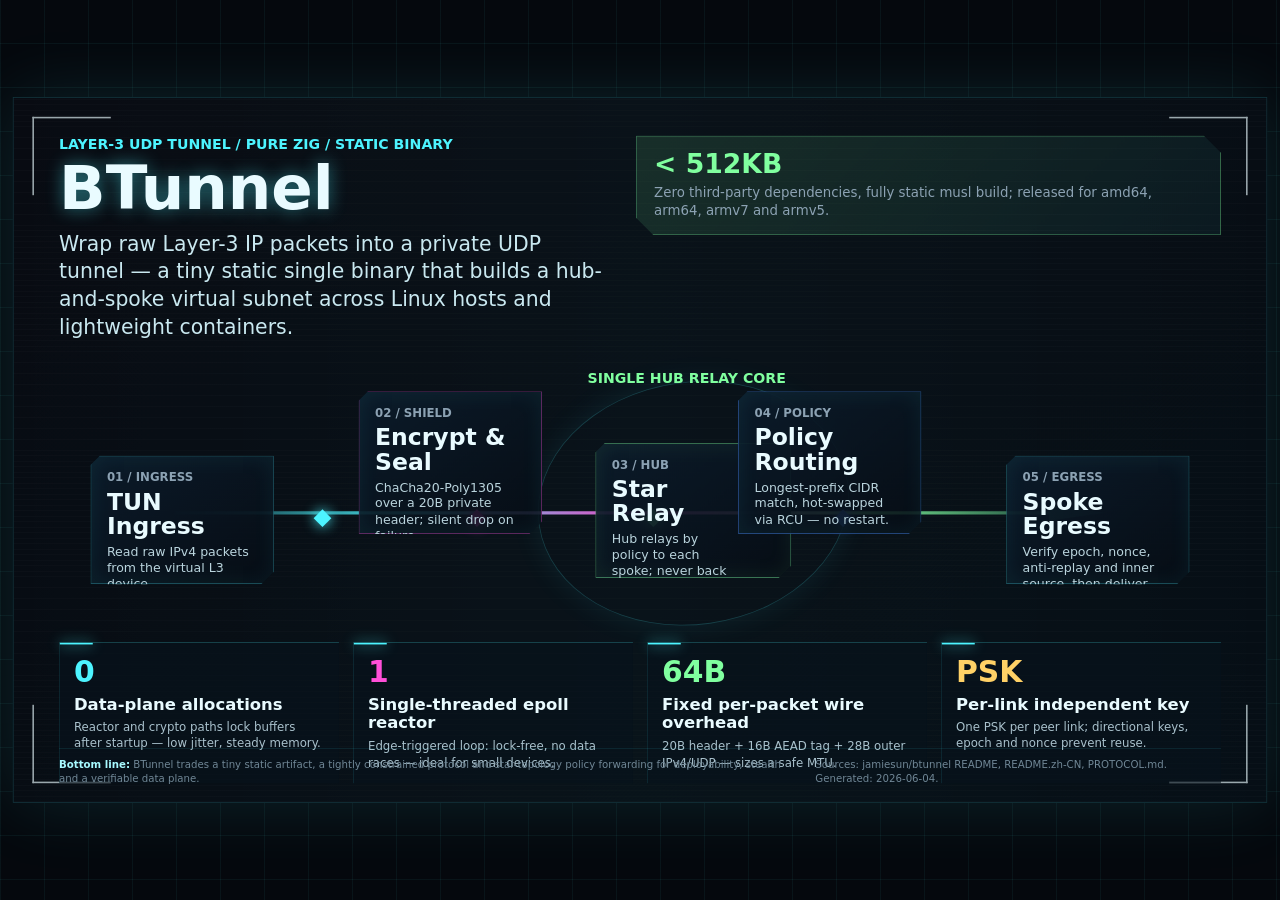
==== docs/index.html @ a5eeac61 "docs: add fit-to-screen English project infographic landing page Add docs/index.html, a self-contain" ====
<!doctype html>
<html lang="en">
<head>
  <meta charset="utf-8">
  <meta name="viewport" content="width=device-width, initial-scale=1">
  <title>BTunnel — Project Infographic</title>
  <style>
    :root {
      --bg: #05080d;
      --panel: rgba(9, 19, 30, 0.78);
      --line: rgba(96, 244, 255, 0.42);
      --cyan: #4df4ff;
      --blue: #4b8dff;
      --green: #80ff9f;
      --pink: #ff4fd8;
      --text: #e9fbff;
      --muted: #8ca2b3;
      --amber: #ffd166;
    }

    * { box-sizing: border-box; }

    body {
      margin: 0;
      min-height: 100vh;
      height: 100vh;
      overflow: hidden;
      display: flex;
      align-items: center;
      justify-content: center;
      background:
        linear-gradient(90deg, rgba(77, 244, 255, 0.05) 1px, transparent 1px),
        linear-gradient(0deg, rgba(77, 244, 255, 0.05) 1px, transparent 1px),
        radial-gradient(circle at 50% 48%, rgba(75, 141, 255, 0.18), transparent 42%),
        var(--bg);
      background-size: 44px 44px, 44px 44px, auto, auto;
      color: var(--text);
      font-family: Inter, ui-sans-serif, system-ui, -apple-system, BlinkMacSystemFont, "Segoe UI", "Microsoft YaHei", sans-serif;
    }

    .poster {
      width: 1600px;
      height: 900px;
      flex: 0 0 auto;
      transform: scale(var(--scale, 1));
      transform-origin: center center;
      position: relative;
      overflow: hidden;
      padding: 48px 58px 42px;
      background:
        linear-gradient(145deg, rgba(8, 11, 18, 0.98), rgba(6, 15, 22, 0.96)),
        var(--bg);
      border: 1px solid rgba(77, 244, 255, 0.18);
      box-shadow: 0 0 90px rgba(77, 244, 255, 0.12);
    }

    .poster::before {
      content: "";
      position: absolute;
      inset: 0;
      background:
        linear-gradient(90deg, transparent, rgba(77,244,255,.06), transparent),
        repeating-linear-gradient(0deg, rgba(255,255,255,.035) 0, rgba(255,255,255,.035) 1px, transparent 1px, transparent 7px);
      opacity: .38;
      pointer-events: none;
      mix-blend-mode: screen;
    }

    .hud-corner {
      position: absolute;
      width: 100px;
      height: 100px;
      border-color: var(--cyan);
      opacity: .65;
    }

    .tl { top: 24px; left: 24px; border-top: 2px solid; border-left: 2px solid; }
    .tr { top: 24px; right: 24px; border-top: 2px solid; border-right: 2px solid; }
    .bl { bottom: 24px; left: 24px; border-bottom: 2px solid; border-left: 2px solid; }
    .br { bottom: 24px; right: 24px; border-bottom: 2px solid; border-right: 2px solid; }

    header {
      position: relative;
      z-index: 1;
      display: flex;
      justify-content: space-between;
      align-items: flex-start;
      gap: 36px;
    }

    .kicker {
      color: var(--cyan);
      font-size: 18px;
      font-weight: 700;
      letter-spacing: 0;
      text-transform: uppercase;
      margin-bottom: 10px;
    }

    h1 {
      margin: 0;
      font-size: 78px;
      line-height: .92;
      letter-spacing: 0;
      font-weight: 850;
      text-shadow: 0 0 22px rgba(77, 244, 255, 0.45);
    }

    .subtitle {
      margin: 18px 0 0;
      width: 700px;
      color: #c9e8f0;
      font-size: 26px;
      line-height: 1.36;
      font-weight: 500;
    }

    .badge {
      min-width: 250px;
      padding: 18px 22px;
      border: 1px solid rgba(128, 255, 159, .44);
      background: linear-gradient(135deg, rgba(128,255,159,.12), rgba(77,244,255,.05));
      clip-path: polygon(0 0, calc(100% - 22px) 0, 100% 22px, 100% 100%, 22px 100%, 0 calc(100% - 22px));
    }

    .badge strong {
      display: block;
      color: var(--green);
      font-size: 34px;
      line-height: 1;
      margin-bottom: 8px;
    }

    .badge span {
      color: var(--muted);
      font-size: 17px;
      line-height: 1.38;
    }

    .stage {
      position: relative;
      z-index: 1;
      height: 358px;
      margin-top: 18px;
    }

    .beam {
      position: absolute;
      left: 148px;
      right: 148px;
      top: 191px;
      height: 20px;
      background: linear-gradient(90deg, rgba(77,244,255,.05), rgba(77,244,255,.9), rgba(255,79,216,.9), rgba(128,255,159,.88), rgba(77,244,255,.08));
      box-shadow: 0 0 34px rgba(77,244,255,.58), 0 0 80px rgba(255,79,216,.2);
      clip-path: polygon(0 40%, 94% 40%, 94% 0, 100% 50%, 94% 100%, 94% 60%, 0 60%);
    }

    .node {
      position: absolute;
      width: 234px;
      height: 164px;
      padding: 18px 20px 16px;
      background: linear-gradient(145deg, rgba(11, 27, 42, .94), rgba(6, 12, 20, .88));
      border: 1px solid rgba(77, 244, 255, .35);
      box-shadow: inset 0 0 28px rgba(77,244,255,.07), 0 0 28px rgba(77,244,255,.12);
      clip-path: polygon(12px 0, 100% 0, 100% calc(100% - 16px), calc(100% - 16px) 100%, 0 100%, 0 12px);
    }

    .node .label {
      color: var(--muted);
      font-size: 15px;
      font-weight: 700;
      text-transform: uppercase;
    }

    .node h2 {
      margin: 6px 0 7px;
      font-size: 30px;
      line-height: 1.04;
      letter-spacing: 0;
    }

    .node p {
      margin: 0;
      color: #bad4dd;
      font-size: 16px;
      line-height: 1.3;
    }

    .n1 { left: 40px; top: 128px; }
    .n2 { left: 382px; top: 46px; height: 182px; border-color: rgba(255, 79, 216, .42); }
    .n3 {
      left: 684px;
      top: 112px;
      width: 250px;
      height: 172px;
      padding-right: 76px;
      border-color: rgba(128, 255, 159, .52);
      box-shadow: inset 0 0 28px rgba(128,255,159,.08), 0 0 34px rgba(128,255,159,.16);
    }
    .n4 { right: 382px; top: 46px; height: 182px; border-color: rgba(75, 141, 255, .5); }
    .n5 { right: 40px; top: 128px; }

    .orbit {
      position: absolute;
      left: 610px;
      top: 34px;
      width: 398px;
      height: 310px;
      border: 1px solid rgba(77,244,255,.2);
      border-radius: 50%;
      transform: rotate(-8deg);
      box-shadow: 0 0 40px rgba(77,244,255,.08);
    }

    .hub-title {
      position: absolute;
      left: 674px;
      top: 18px;
      color: var(--green);
      font-size: 18px;
      font-weight: 800;
      text-transform: uppercase;
    }

    .packets {
      position: absolute;
      left: 292px;
      right: 292px;
      top: 200px;
      height: 42px;
    }

    .packet {
      position: absolute;
      top: 0;
      width: 16px;
      height: 16px;
      background: var(--cyan);
      box-shadow: 0 0 16px var(--cyan);
      transform: rotate(45deg);
    }

    .p1 { left: 4%; }
    .p2 { left: 26%; background: var(--pink); box-shadow: 0 0 16px var(--pink); }
    .p3 { left: 51%; background: var(--green); box-shadow: 0 0 16px var(--green); }
    .p4 { left: 78%; background: var(--blue); box-shadow: 0 0 16px var(--blue); }

    .support {
      position: relative;
      z-index: 1;
      display: grid;
      grid-template-columns: repeat(4, 1fr);
      gap: 18px;
      margin-top: 8px;
    }

    .support-item {
      min-height: 132px;
      padding: 18px 18px 16px;
      background: rgba(8, 18, 28, .62);
      border-top: 1px solid rgba(77,244,255,.28);
      border-left: 1px solid rgba(77,244,255,.12);
      position: relative;
    }

    .support-item::after {
      content: "";
      position: absolute;
      left: 0;
      top: 0;
      width: 42px;
      height: 2px;
      background: var(--cyan);
      box-shadow: 0 0 16px var(--cyan);
    }

    .metric {
      font-size: 38px;
      line-height: 1;
      font-weight: 850;
      color: var(--cyan);
      margin-bottom: 10px;
    }

    .support-item:nth-child(2) .metric { color: var(--pink); }
    .support-item:nth-child(3) .metric { color: var(--green); }
    .support-item:nth-child(4) .metric { color: var(--amber); }

    .support-item h3 {
      margin: 0 0 8px;
      font-size: 21px;
      line-height: 1.15;
    }

    .support-item p {
      margin: 0;
      color: #a9c1cc;
      font-size: 15px;
      line-height: 1.34;
    }

    .footer {
      position: absolute;
      left: 58px;
      right: 58px;
      bottom: 20px;
      z-index: 1;
      display: flex;
      justify-content: space-between;
      gap: 28px;
      color: #708796;
      font-size: 13px;
      line-height: 1.4;
      border-top: 1px solid rgba(77,244,255,.12);
      padding-top: 12px;
    }

    .footer b { color: #a7f9ff; font-weight: 700; }

    @media (max-width: 900px) {
      body { align-items: center; justify-content: center; }
    }
  </style>
</head>
<body>
  <main class="poster" role="img" aria-label="BTunnel project infographic: the core logic of a pure-Zig, zero-dependency Layer-3 UDP tunnel">
    <div class="hud-corner tl"></div>
    <div class="hud-corner tr"></div>
    <div class="hud-corner bl"></div>
    <div class="hud-corner br"></div>

    <header>
      <div>
        <div class="kicker">Layer-3 UDP Tunnel / Pure Zig / Static Binary</div>
        <h1>BTunnel</h1>
        <p class="subtitle">Wrap raw Layer-3 IP packets into a private UDP tunnel — a tiny static single binary that builds a hub-and-spoke virtual subnet across Linux hosts and lightweight containers.</p>
      </div>
      <div class="badge">
        <strong>&lt; 512KB</strong>
        <span>Zero third-party dependencies, fully static musl build; released for amd64, arm64, armv7 and armv5.</span>
      </div>
    </header>

    <section class="stage" aria-label="Core data path">
      <div class="orbit"></div>
      <div class="hub-title">Single Hub Relay Core</div>
      <div class="beam"></div>
      <div class="packets">
        <span class="packet p1"></span>
        <span class="packet p2"></span>
        <span class="packet p3"></span>
        <span class="packet p4"></span>
      </div>

      <article class="node n1">
        <div class="label">01 / Ingress</div>
        <h2>TUN Ingress</h2>
        <p>Read raw IPv4 packets from the virtual L3 device.</p>
      </article>

      <article class="node n2">
        <div class="label">02 / Shield</div>
        <h2>Encrypt &amp; Seal</h2>
        <p>ChaCha20-Poly1305 over a 20B private header; silent drop on failure.</p>
      </article>

      <article class="node n3">
        <div class="label">03 / Hub</div>
        <h2>Star Relay</h2>
        <p>Hub relays by policy to each spoke; never back to its source.</p>
      </article>

      <article class="node n4">
        <div class="label">04 / Policy</div>
        <h2>Policy Routing</h2>
        <p>Longest-prefix CIDR match, hot-swapped via RCU — no restart.</p>
      </article>

      <article class="node n5">
        <div class="label">05 / Egress</div>
        <h2>Spoke Egress</h2>
        <p>Verify epoch, nonce, anti-replay and inner source, then deliver.</p>
      </article>
    </section>

    <section class="support" aria-label="Key foundations">
      <article class="support-item">
        <div class="metric">0</div>
        <h3>Data-plane allocations</h3>
        <p>Reactor and crypto paths lock buffers after startup — low jitter, steady memory.</p>
      </article>
      <article class="support-item">
        <div class="metric">1</div>
        <h3>Single-threaded epoll reactor</h3>
        <p>Edge-triggered loop: lock-free, no data races — ideal for small devices.</p>
      </article>
      <article class="support-item">
        <div class="metric">64B</div>
        <h3>Fixed per-packet wire overhead</h3>
        <p>20B header + 16B AEAD tag + 28B outer IPv4/UDP — sizes a safe MTU.</p>
      </article>
      <article class="support-item">
        <div class="metric">PSK</div>
        <h3>Per-link independent key</h3>
        <p>One PSK per peer link; directional keys, epoch and nonce prevent reuse.</p>
      </article>
    </section>

    <div class="footer">
      <span><b>Bottom line:</b> BTunnel trades a tiny static artifact, a tightly constrained protocol and star-topology policy forwarding for deployability, stealth and a verifiable data plane.</span>
      <span>Sources: jamiesun/btunnel README, README.zh-CN, PROTOCOL.md. Generated: 2026-06-04.</span>
    </div>
  </main>
  <script>
    // The poster is a fixed 1600x900 canvas; scale it to fit the viewport so the
    // whole infographic is visible on one screen at any window size.
    (function () {
      var poster = document.querySelector('.poster');
      function fit() {
        var s = Math.min(window.innerWidth / 1600, window.innerHeight / 900) * 0.98;
        poster.style.setProperty('--scale', s);
      }
      window.addEventListener('resize', fit);
      fit();
    })();
  </script>
</body>
</html>
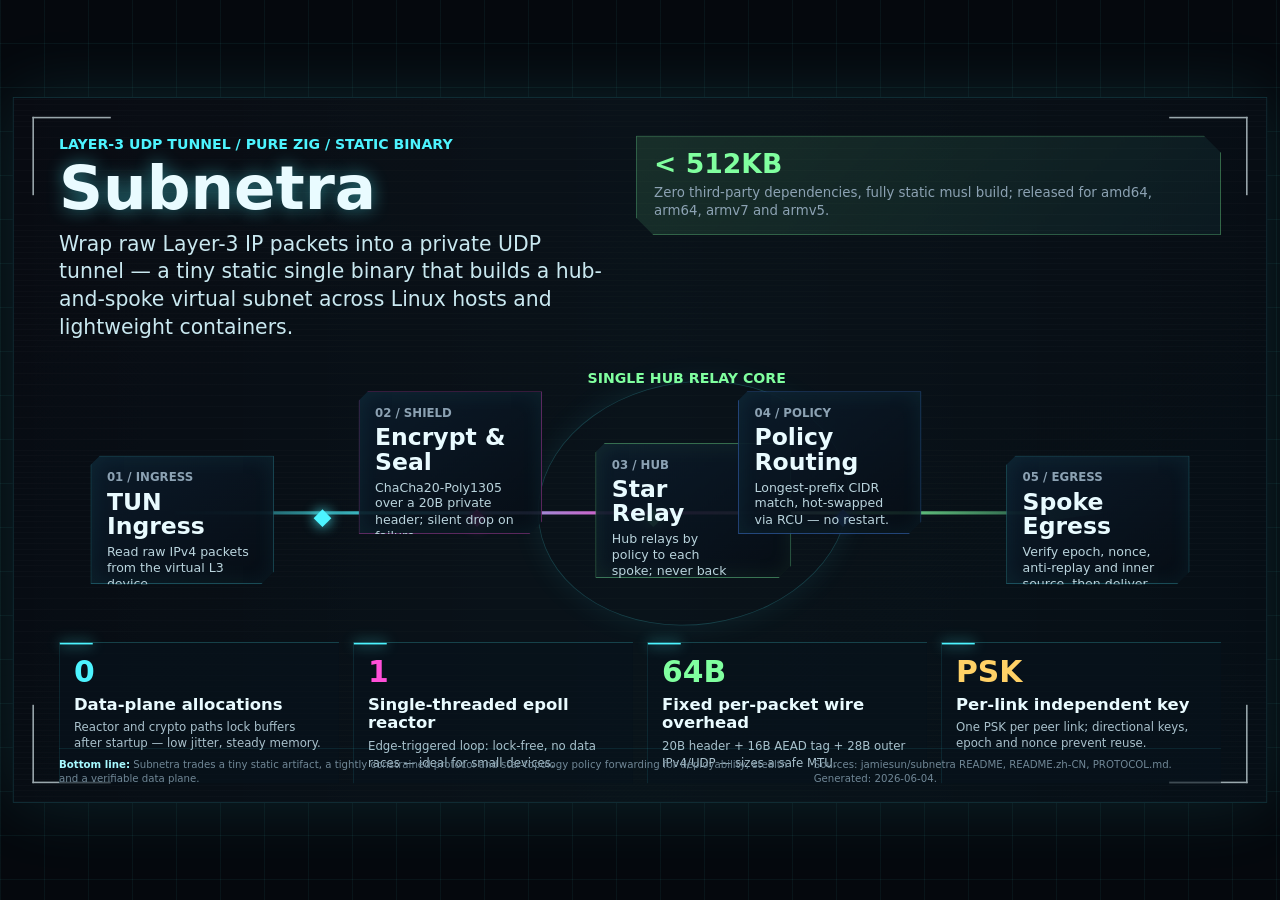
==== commit e95f3138: "refactor: rename project btunnel → subnetra (daemon subnetrad, CLI subnetra) Pre-1.0 project-wide re" ====
--- a/docs/index.html
+++ b/docs/index.html
@@ -3,7 +3,7 @@
 <head>
   <meta charset="utf-8">
   <meta name="viewport" content="width=device-width, initial-scale=1">
-  <title>BTunnel — Project Infographic</title>
+  <title>Subnetra — Project Infographic</title>
   <style>
     :root {
       --bg: #05080d;
@@ -324,7 +324,7 @@
   </style>
 </head>
 <body>
-  <main class="poster" role="img" aria-label="BTunnel project infographic: the core logic of a pure-Zig, zero-dependency Layer-3 UDP tunnel">
+  <main class="poster" role="img" aria-label="Subnetra project infographic: the core logic of a pure-Zig, zero-dependency Layer-3 UDP tunnel">
     <div class="hud-corner tl"></div>
     <div class="hud-corner tr"></div>
     <div class="hud-corner bl"></div>
@@ -333,7 +333,7 @@
     <header>
       <div>
         <div class="kicker">Layer-3 UDP Tunnel / Pure Zig / Static Binary</div>
-        <h1>BTunnel</h1>
+        <h1>Subnetra</h1>
         <p class="subtitle">Wrap raw Layer-3 IP packets into a private UDP tunnel — a tiny static single binary that builds a hub-and-spoke virtual subnet across Linux hosts and lightweight containers.</p>
       </div>
       <div class="badge">
@@ -408,8 +408,8 @@
     </section>
 
     <div class="footer">
-      <span><b>Bottom line:</b> BTunnel trades a tiny static artifact, a tightly constrained protocol and star-topology policy forwarding for deployability, stealth and a verifiable data plane.</span>
-      <span>Sources: jamiesun/btunnel README, README.zh-CN, PROTOCOL.md. Generated: 2026-06-04.</span>
+      <span><b>Bottom line:</b> Subnetra trades a tiny static artifact, a tightly constrained protocol and star-topology policy forwarding for deployability, stealth and a verifiable data plane.</span>
+      <span>Sources: jamiesun/subnetra README, README.zh-CN, PROTOCOL.md. Generated: 2026-06-04.</span>
     </div>
   </main>
   <script>
